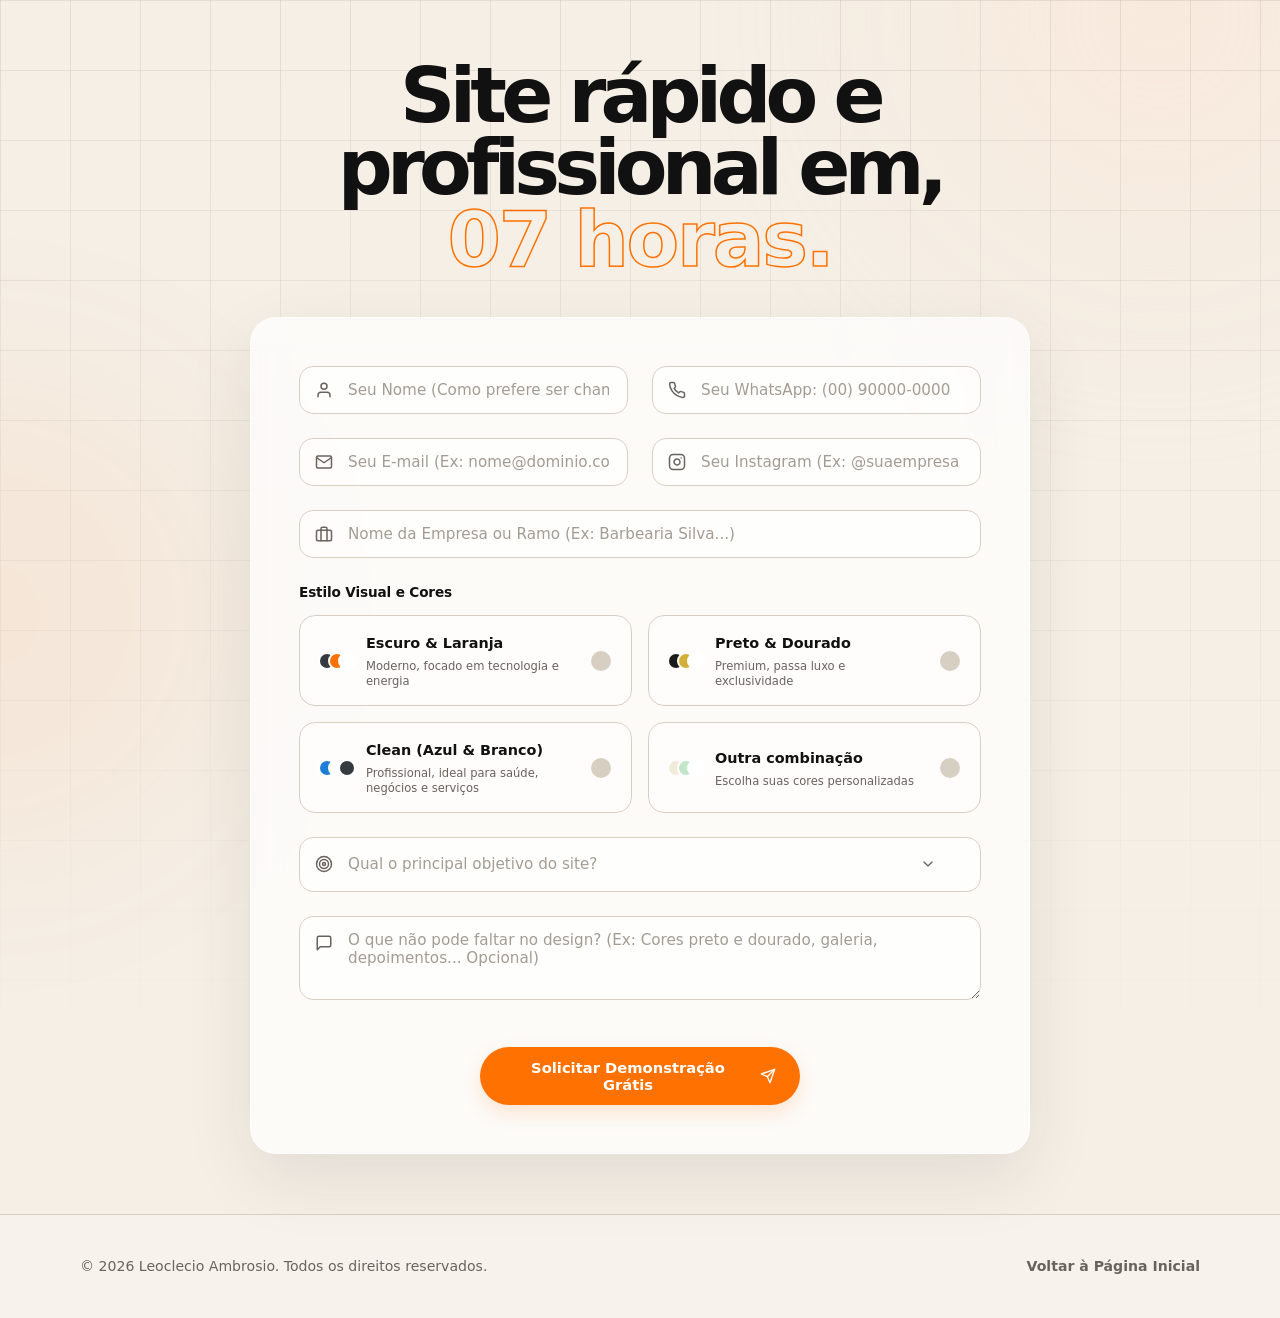
==== express.html @ eac9f5a5 "feat: adiciona pagina express, formulario customizado, botao chamar whatsapp e integracao brevo" ====
<!DOCTYPE html>
<html lang="pt-BR">
  <head>
    <meta charset="UTF-8" />
    <meta name="viewport" content="width=device-width, initial-scale=1.0" />
    <meta
      name="description"
      content="Solicite uma demonstração/esboço personalizado para o seu site e receba em até 7 horas, grátis e sem compromisso."
    />
    <meta name="theme-color" content="#f5efe6" />
    <title>Site Rápido e Profissional que Vende | Leoclecio Ambrosio</title>
    <link rel="icon" type="image/svg+xml" href="favicon.svg" />

    <meta property="og:type" content="website" />
    <meta property="og:url" content="https://leoclecio.vercel.app/express.html" />
    <meta property="og:title" content="Site Rápido e Profissional que Vende | Leoclecio Ambrosio" />
    <meta
      property="og:description"
      content="Solicite uma demonstração/esboço personalizado para o seu site e receba em até 7 horas, grátis e sem compromisso."
    />
    <meta property="og:image" content="https://leoclecio.vercel.app/og-image.png" />
    <meta property="og:image:width" content="1200" />
    <meta property="og:image:height" content="630" />
    <meta property="og:locale" content="pt_BR" />
    
    <link rel="stylesheet" href="style.css?v=5.0" />
    <script src="express.js?v=5.0" defer></script>
  </head>

  <body>
    <div class="scroll-progress" aria-hidden="true"></div>
    <div class="ambient ambient--one" aria-hidden="true"></div>
    <div class="ambient ambient--two" aria-hidden="true"></div>



    <main>
      <section class="express-hero">
        <div class="express-heading container">
          <h1>Site rápido e<br />profissional em,<br /><span style="white-space: nowrap;">07 horas.</span></h1>
        </div>

        <div class="express-container container">
          <!-- Formulário -->
          <form id="express-form" class="express-form" novalidate>
            <div class="form-group">
              <label for="express-name" class="sr-only">Seu Nome</label>
              <div class="input-wrapper">
                <svg class="input-icon" viewBox="0 0 24 24" fill="none" stroke="currentColor" stroke-width="2" stroke-linecap="round" stroke-linejoin="round" aria-hidden="true">
                  <path d="M20 21v-2a4 4 0 0 0-4-4H8a4 4 0 0 0-4 4v2"></path>
                  <circle cx="12" cy="7" r="4"></circle>
                </svg>
                <input type="text" id="express-name" name="name" required placeholder="Seu Nome (Como prefere ser chamado?)" autocomplete="name" />
              </div>
              <span class="form-error" id="error-name" aria-live="polite">Por favor, insira o seu nome.</span>
            </div>

            <div class="form-group">
              <label for="express-whatsapp" class="sr-only">Seu WhatsApp</label>
              <div class="input-wrapper">
                <svg class="input-icon" viewBox="0 0 24 24" fill="none" stroke="currentColor" stroke-width="2" stroke-linecap="round" stroke-linejoin="round" aria-hidden="true">
                  <path d="M22 16.92v3a2 2 0 0 1-2.18 2 19.79 19.79 0 0 1-8.63-3.07 19.5 19.5 0 0 1-6-6 19.79 19.79 0 0 1-3.07-8.67A2 2 0 0 1 4.11 2h3a2 2 0 0 1 2 1.72 12.84 12.84 0 0 0 .7 2.81 2 2 0 0 1-.45 2.11L8.09 9.91a16 16 0 0 0 6 6l1.27-1.27a2 2 0 0 1 2.11-.45 12.84 12.84 0 0 0 2.81.7A2 2 0 0 1 22 16.92z"></path>
                </svg>
                <input type="tel" id="express-whatsapp" name="whatsapp" required placeholder="Seu WhatsApp: (00) 90000-0000" autocomplete="tel" />
              </div>
              <span class="form-error" id="error-whatsapp" aria-live="polite">Por favor, insira um WhatsApp válido com DDD.</span>
            </div>

            <div class="form-group">
              <label for="express-email" class="sr-only">Seu E-mail</label>
              <div class="input-wrapper">
                <svg class="input-icon" viewBox="0 0 24 24" fill="none" stroke="currentColor" stroke-width="2" stroke-linecap="round" stroke-linejoin="round" aria-hidden="true">
                  <path d="M4 4h16c1.1 0 2 .9 2 2v12c0 1.1-.9 2-2 2H4c-1.1 0-2-.9-2-2V6c0-1.1.9-2 2-2z"></path>
                  <polyline points="22,6 12,13 2,6"></polyline>
                </svg>
                <input type="email" id="express-email" name="email" required placeholder="Seu E-mail (Ex: nome@dominio.com)" autocomplete="email" />
              </div>
              <span class="form-error" id="error-email" aria-live="polite">Por favor, insira um e-mail válido.</span>
            </div>

            <div class="form-group">
              <label for="express-instagram" class="sr-only">Seu Instagram (Opcional)</label>
              <div class="input-wrapper">
                <svg class="input-icon" viewBox="0 0 24 24" fill="none" stroke="currentColor" stroke-width="2" stroke-linecap="round" stroke-linejoin="round" aria-hidden="true">
                  <rect x="2" y="2" width="20" height="20" rx="5" ry="5"></rect>
                  <path d="M16 11.37A4 4 0 1 1 12.63 8 4 4 0 0 1 16 11.37z"></path>
                  <line x1="17.5" y1="6.5" x2="17.51" y2="6.5"></line>
                </svg>
                <input type="text" id="express-instagram" name="instagram" placeholder="Seu Instagram (Ex: @suaempresa - Opcional)" />
              </div>
            </div>

            <div class="form-group form-group--full">
              <label for="express-business" class="sr-only">Nome da sua Empresa ou Segmento</label>
              <div class="input-wrapper">
                <svg class="input-icon" viewBox="0 0 24 24" fill="none" stroke="currentColor" stroke-width="2" stroke-linecap="round" stroke-linejoin="round" aria-hidden="true">
                  <rect x="2" y="7" width="20" height="14" rx="2" ry="2"></rect>
                  <path d="M16 21V5a2 2 0 0 0-2-2h-4a2 2 0 0 0-2 2v16"></path>
                </svg>
                <input type="text" id="express-business" name="business" required placeholder="Nome da Empresa ou Ramo (Ex: Barbearia Silva...)" />
              </div>
              <span class="form-error" id="error-business" aria-live="polite">Por favor, insira a empresa ou ramo de atuação.</span>
            </div>

            <div class="form-group form-group--full">
              <span class="form-group__title">Estilo Visual e Cores</span>
              <div class="color-cards-grid">
                <div class="color-card" data-value="Escuro e Laranja">
                  <div class="color-card__swatch">
                    <span class="color-dot color-dot--darkgray"></span>
                    <span class="color-dot color-dot--orange"></span>
                    <span class="color-dot color-dot--white"></span>
                  </div>
                  <div class="color-card__info">
                    <span class="color-card__title">Escuro & Laranja</span>
                    <span class="color-card__desc">Moderno, focado em tecnologia e energia</span>
                  </div>
                  <div class="color-card__check">✓</div>
                </div>

                <div class="color-card" data-value="Preto e Dourado">
                  <div class="color-card__swatch">
                    <span class="color-dot color-dot--black"></span>
                    <span class="color-dot color-dot--gold"></span>
                    <span class="color-dot color-dot--white"></span>
                  </div>
                  <div class="color-card__info">
                    <span class="color-card__title">Preto & Dourado</span>
                    <span class="color-card__desc">Premium, passa luxo e exclusividade</span>
                  </div>
                  <div class="color-card__check">✓</div>
                </div>

                <div class="color-card" data-value="Clean (Azul e Branco)">
                  <div class="color-card__swatch">
                    <span class="color-dot color-dot--blue"></span>
                    <span class="color-dot color-dot--white"></span>
                    <span class="color-dot color-dot--darkgray"></span>
                  </div>
                  <div class="color-card__info">
                    <span class="color-card__title">Clean (Azul & Branco)</span>
                    <span class="color-card__desc">Profissional, ideal para saúde, negócios e serviços</span>
                  </div>
                  <div class="color-card__check">✓</div>
                </div>

                <div class="color-card color-card--custom" data-value="custom">
                  <div class="color-card__swatch">
                    <span class="color-dot color-dot--beige"></span>
                    <span class="color-dot color-dot--pastelgreen"></span>
                    <span class="color-dot color-dot--white"></span>
                  </div>
                  <div class="color-card__info">
                    <span class="color-card__title">Outra combinação</span>
                    <span class="color-card__desc">Escolha suas cores personalizadas</span>
                  </div>
                  <div class="color-card__check">✓</div>
                </div>
              </div>

              <!-- Input de cor customizado oculto por padrão -->
              <div id="express-colors-custom-wrapper" class="custom-color-input-wrapper" style="display: none; margin-top: 16px;">
                <div class="input-wrapper">
                  <svg class="input-icon" viewBox="0 0 24 24" fill="none" stroke="currentColor" stroke-width="2" stroke-linecap="round" stroke-linejoin="round" aria-hidden="true">
                    <path d="M12 2.69l5.66 5.66a8 8 0 1 1-11.31 0z"></path>
                  </svg>
                  <input type="text" id="express-colors-custom" placeholder="Digite as cores de preferência (Ex: Verde e Cinza, Vermelho e Preto...)" />
                </div>
              </div>

              <input type="hidden" id="express-colors" name="colors" required />
              <span class="form-error" id="error-colors" aria-live="polite">Por favor, selecione uma opção de cor.</span>
            </div>

            <div class="form-group form-group--full">
              <label for="express-goal" class="sr-only">Qual o principal objetivo do site?</label>
              <div class="input-wrapper">
                <div class="custom-select" id="goal-custom-select">
                  <div class="custom-select__trigger">
                    <svg class="input-icon" viewBox="0 0 24 24" fill="none" stroke="currentColor" stroke-width="2" stroke-linecap="round" stroke-linejoin="round" aria-hidden="true">
                      <circle cx="12" cy="12" r="10"></circle>
                      <circle cx="12" cy="12" r="6"></circle>
                      <circle cx="12" cy="12" r="2"></circle>
                    </svg>
                    <span class="custom-select__value">Qual o principal objetivo do site?</span>
                    <svg class="custom-select__arrow" viewBox="0 0 24 24" fill="none" stroke="currentColor" stroke-width="2" stroke-linecap="round" stroke-linejoin="round" aria-hidden="true">
                      <polyline points="6 9 12 15 18 9"></polyline>
                    </svg>
                  </div>
                  <div class="custom-select__options">
                    <div class="custom-select__option" data-value="Vender produtos/serviços (Landing Page)">Vender produtos/serviços (Landing Page)</div>
                    <div class="custom-select__option" data-value="Apresentar minha empresa (Site Institucional)">Apresentar minha empresa (Site Institucional)</div>
                    <div class="custom-select__option" data-value="Captar contatos/leads">Captar contatos/leads</div>
                    <div class="custom-select__option" data-value="Agendamento online">Agendamento online</div>
                    <div class="custom-select__option" data-value="Outro objetivo (descrever abaixo)">Outro objetivo (descrever abaixo)</div>
                  </div>
                </div>
                <input type="hidden" id="express-goal" name="goal" required />
              </div>
              <span class="form-error" id="error-goal" aria-live="polite">Por favor, selecione o objetivo principal.</span>
            </div>

            <div class="form-group form-group--full">
              <label for="express-notes" class="sr-only">O que não pode faltar no design? (Opcional)</label>
              <div class="input-wrapper input-wrapper--align-top">
                <svg class="input-icon" viewBox="0 0 24 24" fill="none" stroke="currentColor" stroke-width="2" stroke-linecap="round" stroke-linejoin="round" aria-hidden="true">
                  <path d="M21 15a2 2 0 0 1-2 2H7l-4 4V5a2 2 0 0 1 2-2h14a2 2 0 0 1 2 2z"></path>
                </svg>
                <textarea id="express-notes" name="notes" placeholder="O que não pode faltar no design? (Ex: Cores preto e dourado, galeria, depoimentos... Opcional)" rows="3"></textarea>
              </div>
            </div>

            <div class="express-submit">
              <button type="submit" class="btn-primary">
                Solicitar Demonstração Grátis
                <svg class="btn-icon" viewBox="0 0 24 24" fill="none" stroke="currentColor" stroke-width="2" stroke-linecap="round" stroke-linejoin="round" aria-hidden="true">
                  <line x1="22" y1="2" x2="11" y2="13"></line>
                  <polygon points="22 2 15 22 11 13 2 9 22 2"></polygon>
                </svg>
              </button>
            </div>
          </form>

          <!-- Sucesso com Cronômetro de 7 horas -->
          <div id="express-success" class="express-success" style="display: none;">
            <div class="success-icon" aria-hidden="true">✓</div>
            <h3>Solicitação Confirmada!</h3>
            <p>
              Leoclecio já foi notificado. A contagem regressiva para a entrega do seu rascunho de design começou:
            </p>

            <div class="countdown-wrapper">
              <span class="countdown-label">Entrega prevista em até:</span>
              <div id="countdown-timer" class="countdown-timer">07:00:00</div>
              <div class="countdown-progress-bar">
                <div id="countdown-progress" class="countdown-progress-fill"></div>
              </div>
            </div>

            <p>
              <strong>Próximo passo importante:</strong> Envie as informações coletadas para o WhatsApp do desenvolvedor para confirmar seu agendamento e tirar dúvidas sobre a entrega:
            </p>

            <a id="express-whatsapp-btn" href="#" target="_blank" rel="noopener noreferrer" class="btn-whatsapp">
              <svg viewBox="0 0 24 24" aria-hidden="true" fill="currentColor" width="18" height="18"><path d="M17.472 14.382c-.297-.149-1.758-.867-2.03-.967-.273-.099-.471-.148-.67.15-.197.297-.767.966-.94 1.164-.173.199-.347.223-.644.075-.297-.15-1.255-.463-2.39-1.475-.883-.788-1.48-1.761-1.653-2.059-.173-.297-.018-.458.13-.606.134-.133.298-.347.447-.52.149-.174.198-.298.298-.497.099-.198.05-.371-.025-.52-.075-.149-.669-1.612-.916-2.207-.242-.579-.487-.5-.669-.51-.173-.008-.371-.01-.57-.01-.198 0-.52.074-.792.372-.272.297-1.04 1.016-1.04 2.479 0 1.462 1.065 2.875 1.213 3.074.149.198 2.096 3.2 5.077 4.487.709.306 1.262.489 1.694.625.712.227 1.36.195 1.871.118.571-.085 1.758-.719 2.006-1.413.248-.694.248-1.289.173-1.413-.074-.124-.272-.198-.57-.347m-5.421 7.403h-.004a9.87 9.87 0 0 1-5.031-1.378l-.361-.214-3.741.982.998-3.648-.235-.374a9.86 9.86 0 0 1-1.51-5.26c.001-5.45 4.436-9.884 9.888-9.884 2.64 0 5.122 1.03 6.988 2.898a9.825 9.825 0 0 1 2.893 6.994c-.003 5.45-4.437 9.884-9.885 9.884m8.413-18.297A11.815 11.815 0 0 0 12.05 0C5.495 0 .16 5.335.157 11.892c0 2.096.547 4.142 1.588 5.945L.057 24l6.305-1.654a11.882 11.882 0 0 0 5.683 1.448h.005c6.554 0 11.89-5.335 11.893-11.893a11.821 11.821 0 0 0-3.48-8.413z"/></svg>
              Chamar no WhatsApp
            </a>
          </div>
        </div>
      </section>
    </main>

    <footer class="footer">
      <div class="container footer__container">
        <p class="footer__copyright">&copy; 2026 Leoclecio Ambrosio. Todos os direitos reservados.</p>
        <a class="footer__top" href="index.html#inicio">Voltar à Página Inicial</a>
      </div>
    </footer>
  </body>
</html>
---- style.css ----
:root {
  --background: #f5efe6;
  --surface: rgba(255, 255, 255, 0.72);
  --surface-solid: #fffaf4;
  --text: #111111;
  --muted: #68635d;
  --line: #d8cfc3;
  --accent: #ff7100;
  --accent-soft: #ffe1cc;
  --shadow: 0 24px 70px rgba(45, 31, 17, 0.09);
  --radius: 26px;
}

* {
  box-sizing: border-box;
  margin: 0;
  padding: 0;
}

html {
  /* scroll-behavior handled by JS with RAF for smooth GPU-composited scrolling */
}

body {
  min-width: 320px;
  overflow-x: hidden;
  color: var(--text);
  background: var(--background);
  font-family: Inter, ui-sans-serif, system-ui, -apple-system, BlinkMacSystemFont,
    "Segoe UI", sans-serif;
  line-height: 1.6;
}

a {
  color: inherit;
  text-decoration: none;
}

.container {
  width: min(1120px, calc(100% - 48px));
  margin-inline: auto;
}

.scroll-progress {
  position: fixed;
  top: 0;
  left: 0;
  width: 100%;
  height: 4px;
  background: linear-gradient(90deg, var(--accent), #ff9a4b);
  z-index: 9999;
  transform: scaleX(0);
  transform-origin: left;
  will-change: transform;
  transition: transform 100ms cubic-bezier(0.1, 0.9, 0.2, 1);
}

.ambient {
  position: fixed;
  z-index: -1;
  width: 480px;
  height: 480px;
  border-radius: 50%;
  pointer-events: none;
  filter: blur(110px);
  opacity: 0.32;
}

.ambient--one {
  top: -220px;
  right: -120px;
  background: var(--accent-soft);
}

.ambient--two {
  bottom: 5%;
  left: -250px;
  background: rgba(255, 113, 0, 0.2);
}

.hero {
  position: relative;
  min-height: 90svh;
  overflow: hidden;
}

.hero::before {
  position: absolute;
  inset: 0;
  content: "";
  pointer-events: none;
  background-image: linear-gradient(rgba(17, 17, 17, 0.08) 1px, transparent 1px),
    linear-gradient(90deg, rgba(17, 17, 17, 0.08) 1px, transparent 1px);
  background-size: 70px 70px;
  mask-image: linear-gradient(to bottom, #000, transparent 90%);
}

.nav {
  position: fixed;
  top: 24px;
  left: 50%;
  transform: translateX(-50%);
  width: min(620px, calc(100% - 32px));
  z-index: 1000;
  display: flex;
  align-items: center;
  justify-content: space-between;
  padding: 10px 16px;
  border-radius: 999px;
  background: rgba(255, 255, 255, 0.45);
  border: 1px solid rgba(255, 255, 255, 0.4);
  backdrop-filter: blur(14px);
  box-shadow: 0 10px 30px rgba(0, 0, 0, 0.03);
  /* avoid 'transition: all' — triggers full repaint on every scroll tick */
  transition: top 400ms cubic-bezier(0.16, 1, 0.3, 1),
              padding 400ms cubic-bezier(0.16, 1, 0.3, 1),
              background 400ms cubic-bezier(0.16, 1, 0.3, 1),
              box-shadow 400ms cubic-bezier(0.16, 1, 0.3, 1),
              border-color 400ms cubic-bezier(0.16, 1, 0.3, 1);
}

.nav--scrolled {
  top: 14px;
  padding: 8px 14px;
  background: rgba(255, 255, 255, 0.76);
  border-color: rgba(255, 255, 255, 0.55);
  box-shadow: 0 12px 36px rgba(45, 31, 17, 0.08);
}

.nav__menu {
  display: flex;
  align-items: center;
  gap: 20px;
}

.brand {
  display: inline-flex;
  align-items: center;
  gap: 9px;
  font-size: 1rem;
  font-weight: 800;
  letter-spacing: -0.02em;
}

.brand__mark {
  display: grid;
  width: 40px;
  height: 40px;
  place-items: center;
  border-radius: 13px;
  color: #fff;
  background: var(--accent);
  box-shadow: 0 10px 25px rgba(255, 113, 0, 0.24);
}

.brand__name {
  font-size: 1.08rem;
}

.footer__top {
  font-size: 0.9rem;
  font-weight: 700;
  transition: color 180ms ease;
}

.footer__top:hover {
  color: var(--accent);
}

.nav__link {
  font-size: 0.88rem;
  font-weight: 700;
  color: var(--muted);
  transition: color 180ms ease;
}

.nav__link:hover {
  color: var(--text);
}

.nav__btn {
  display: inline-flex;
  align-items: center;
  justify-content: center;
  padding: 8px 18px;
  border-radius: 999px;
  background: var(--accent);
  color: #fff;
  font-size: 0.82rem;
  font-weight: 700;
  box-shadow: 0 8px 20px rgba(255, 113, 0, 0.16);
  transition: background 180ms ease, transform 180ms ease, box-shadow 180ms ease;
}

.nav__btn:hover {
  background: #e66600;
  box-shadow: 0 10px 25px rgba(255, 113, 0, 0.28);
  transform: translateY(-1px);
}

.nav__btn:active {
  transform: translateY(1px);
}

.hero__content {
  position: relative;
  z-index: 1;
  display: grid;
  grid-template-rows: auto auto auto 1fr;
  min-height: 90svh;
  padding-block: 180px 0;
}

.eyebrow {
  display: inline-flex;
  align-items: center;
  gap: 10px;
  margin-bottom: 22px;
  color: var(--accent);
  font-size: 0.78rem;
  font-weight: 800;
  letter-spacing: 0.14em;
  text-transform: uppercase;
}

.eyebrow::before {
  width: 34px;
  height: 2px;
  content: "";
  background: currentColor;
}

.hero h1 {
  max-width: 950px;
  font-size: clamp(3.2rem, 8vw, 7.5rem);
  font-weight: 850;
  letter-spacing: -0.075em;
  line-height: 0.94;
}

.hero h1 span {
  color: transparent;
  -webkit-text-stroke: 1.5px var(--accent);
  letter-spacing: -0.03em;
}

.hero__content > p {
  max-width: 630px;
  margin-top: 34px;
  color: var(--muted);
  font-size: clamp(1rem, 2vw, 1.22rem);
}

.hero__actions {
  display: flex;
  gap: 16px;
  margin-top: 36px;
  flex-wrap: wrap;
}

.btn-primary {
  display: inline-flex;
  align-items: center;
  gap: 8px;
  padding: 12px 24px;
  border-radius: 999px;
  background: var(--accent);
  color: #fff;
  font-size: 0.92rem;
  font-weight: 700;
  box-shadow: 0 8px 20px rgba(255, 113, 0, 0.16);
  transition: background 180ms ease, transform 180ms ease, box-shadow 180ms ease;
}

.btn-primary:hover {
  background: #e66600;
  box-shadow: 0 10px 25px rgba(255, 113, 0, 0.28);
  transform: translateY(-2px);
}

.btn-primary:active {
  transform: translateY(0);
}

.btn-secondary {
  display: inline-flex;
  align-items: center;
  gap: 8px;
  padding: 12px 24px;
  border-radius: 999px;
  background: rgba(255, 255, 255, 0.5);
  border: 1px solid var(--line);
  color: var(--text);
  font-size: 0.92rem;
  font-weight: 700;
  backdrop-filter: blur(8px);
  transition: background 180ms ease, border-color 180ms ease, transform 180ms ease;
}

.btn-secondary:hover {
  background: rgba(255, 255, 255, 0.8);
  border-color: rgba(17, 17, 17, 0.2);
  transform: translateY(-2px);
}

.btn-secondary:active {
  transform: translateY(0);
}

.btn-icon {
  width: 16px;
  height: 16px;
  flex-shrink: 0;
}

.hero__scroll-wrapper {
  display: flex;
  width: 100%;
  align-items: center;
  justify-content: flex-start;
  margin-top: 32px;
}

.hero__scroll-arrow {
  display: inline-flex;
  margin: 0;
  margin-left: 122px;
}

@media (max-width: 560px) {
  .hero__scroll-wrapper {
    justify-content: center;
  }
  .hero__scroll-arrow {
    margin-left: 0;
  }
}
.hero__scroll-arrow-icon {
  display: grid;
  width: 48px;
  height: 48px;
  place-items: center;
  border-radius: 50%;
  color: #fff;
  font-size: 1.1rem;
  background: var(--accent);
  animation: bounce-down 1.8s ease-in-out 1.5s infinite;
}

@keyframes bounce-down {
  0%,
  100% {
    transform: translateY(0);
  }
  50% {
    transform: translateY(8px);
  }
}

.hero__scroll {
  position: absolute;
  right: 32px;
  bottom: 36px;
  display: flex;
  align-items: center;
  gap: 12px;
  color: var(--muted);
  font-size: 0.72rem;
  font-weight: 700;
  letter-spacing: 0.1em;
  text-transform: uppercase;
  transform: rotate(90deg) translateX(-100%);
  transform-origin: left bottom;
}

.hero__scroll span {
  position: relative;
  width: 50px;
  height: 1px;
  overflow: hidden;
  background: var(--line);
}

.hero__scroll span::after {
  position: absolute;
  inset: 0;
  content: "";
  background: var(--accent);
  animation: scroll-line 1.8s ease-in-out infinite;
  transform: translateX(-100%);
}

@keyframes scroll-line {
  50%,
  100% {
    transform: translateX(100%);
  }
}

/* --- Hero Animations --- */
.hero .eyebrow {
  opacity: 0;
  animation: fade-up 900ms cubic-bezier(0.16, 1, 0.3, 1) 150ms forwards;
}

.hero h1 {
  opacity: 0;
  animation: fade-up 900ms cubic-bezier(0.16, 1, 0.3, 1) 300ms forwards;
}

.hero p {
  opacity: 0;
  animation: fade-up 900ms cubic-bezier(0.16, 1, 0.3, 1) 450ms forwards;
}

.hero .hero__scroll-arrow {
  opacity: 0;
  animation: fade-up 900ms cubic-bezier(0.16, 1, 0.3, 1) 600ms forwards;
}

@keyframes fade-up {
  from {
    opacity: 0;
    transform: translateY(20px);
  }
  to {
    opacity: 1;
    transform: translateY(0);
  }
}

/* offset for fixed nav when scrolling to anchors */
.services,
.portfolio,
.about {
  scroll-margin-top: 90px;
}

.services {
  padding-block: 100px 60px;
}

.section-heading {
  max-width: 820px;
  margin-bottom: 100px;
  text-align: center;
}

.section-heading .eyebrow {
  justify-content: center;
}

.section-heading h2 {
  font-size: clamp(2.3rem, 5vw, 4.4rem);
  letter-spacing: -0.055em;
  line-height: 1.02;
}

.timeline {
  position: relative;
  display: grid;
  gap: 80px;
  padding-block: 30px;
}

.timeline__track {
  position: absolute;
  top: 0;
  bottom: 0;
  left: 50%;
  width: 2px;
  overflow: hidden;
  background: var(--line);
  transform: translateX(-50%);
}

.timeline__progress {
  width: 100%;
  height: 100%;
  background: linear-gradient(to bottom, var(--accent), #ff9a4b);
  transform: scaleY(0);
  transform-origin: top;
  will-change: transform;
}

.service {
  position: relative;
  display: grid;
  width: 50%;
}

.service--left {
  justify-items: end;
  padding-right: 70px;
}

.service--right {
  justify-self: end;
  justify-items: start;
  padding-left: 70px;
}

.service__card {
  position: relative;
  width: min(100%, 470px);
  overflow: hidden;
  padding: 42px;
  border: 1px solid rgba(17, 17, 17, 0.08);
  border-radius: var(--radius);
  background: var(--surface);
  box-shadow: var(--shadow);
  backdrop-filter: blur(12px);
  transition: border-color 260ms ease, box-shadow 260ms ease, transform 550ms cubic-bezier(0.16, 1, 0.3, 1);
}

.service__card::after {
  position: absolute;
  right: -60px;
  bottom: -80px;
  width: 180px;
  height: 180px;
  border-radius: 50%;
  content: "";
  background: var(--accent-soft);
  opacity: 0.6;
  transition: transform 350ms ease;
}

.service__card:hover {
  border-color: rgba(255, 113, 0, 0.32);
  box-shadow: 0 30px 80px rgba(45, 31, 17, 0.13);
}

.service__card:hover::after {
  transform: scale(1.18);
}

.service__number {
  position: absolute;
  top: 30px;
  right: 34px;
  color: rgba(17, 17, 17, 0.08);
  font-size: 4.6rem;
  font-weight: 900;
  letter-spacing: -0.08em;
  line-height: 1;
}

.service__icon {
  position: relative;
  z-index: 1;
  display: grid;
  width: 58px;
  height: 58px;
  margin-bottom: 32px;
  place-items: center;
  border-radius: 18px;
  color: var(--accent);
  background: var(--accent-soft);
}

.service__icon svg {
  width: 27px;
  height: 27px;
  fill: none;
  stroke: currentColor;
  stroke-linecap: round;
  stroke-linejoin: round;
  stroke-width: 1.7;
}

.service h3 {
  position: relative;
  z-index: 1;
  max-width: 340px;
  margin-bottom: 16px;
  font-size: clamp(1.45rem, 3vw, 2rem);
  letter-spacing: -0.04em;
  line-height: 1.12;
}

.service p {
  position: relative;
  z-index: 1;
  color: var(--muted);
  font-size: 0.98rem;
}

.service__tag {
  position: relative;
  z-index: 1;
  display: inline-flex;
  margin-top: 26px;
  padding: 8px 13px;
  border-radius: 999px;
  color: #b34f00;
  background: var(--accent-soft);
  font-size: 0.73rem;
  font-weight: 800;
  letter-spacing: 0.05em;
  text-transform: uppercase;
}

.timeline__dot {
  position: absolute;
  top: 50%;
  display: grid;
  width: 20px;
  height: 20px;
  border: 5px solid var(--background);
  border-radius: 50%;
  background: var(--line);
  box-shadow: 0 0 0 1px var(--line);
  transform: translateY(-50%);
  transition: background 260ms ease, box-shadow 260ms ease, transform 260ms ease;
}

.service--left .timeline__dot {
  right: -10px;
}

.service--right .timeline__dot {
  left: -10px;
}

.service.is-visible .timeline__dot {
  background: var(--accent);
  box-shadow: 0 0 0 1px var(--accent), 0 0 0 8px rgba(255, 113, 0, 0.1);
  transform: translateY(-50%) scale(1.1);
}

.reveal {
  opacity: 0;
  transform: translateY(30px);
  transition: opacity 500ms ease, transform 500ms cubic-bezier(0.2, 0.7, 0.2, 1);
  will-change: opacity, transform;
}

.reveal.is-visible {
  opacity: 1;
  transform: translateY(0);
  will-change: auto;
}

.footer {
  border-top: 1px solid var(--line);
  background: rgba(255, 255, 255, 0.24);
  padding-block: 40px;
}

.footer__container {
  display: flex;
  justify-content: space-between;
  align-items: center;
  flex-wrap: wrap;
  gap: 20px;
}

.footer__copyright {
  color: var(--muted);
  font-size: 0.88rem;
}

.footer__top {
  font-size: 0.88rem;
  font-weight: 700;
  color: var(--muted);
  transition: color 180ms ease;
}

.footer__top:hover {
  color: var(--accent);
}

/* --- Portfolio Section --- */
.portfolio {
  padding-block: 100px 80px;
  border-top: 1px solid var(--line);
}

.portfolio__grid {
  display: flex;
  flex-direction: column;
  gap: 60px;
}

.portfolio__project {
  display: grid;
  gap: 40px;
}

.portfolio__slider {
  position: relative;
  width: 100%;
  aspect-ratio: 16 / 10;
  border-radius: var(--radius);
  overflow: hidden;
  background: transparent;
}

.portfolio__slide {
  position: absolute;
  inset: 0;
  width: 100%;
  height: 100%;
  object-fit: contain;
  object-position: center;
  opacity: 0;
  transition: opacity 800ms ease;
  filter: drop-shadow(0 20px 48px rgba(45, 31, 17, 0.14));
}

.portfolio__slide.is-active {
  opacity: 1;
}

/* --- Portfolio Tabs --- */
.portfolio__tabs-nav {
  display: flex;
  justify-content: center;
  gap: 32px;
  margin-bottom: 48px;
  border-bottom: 1px solid var(--line);
  padding-bottom: 12px;
}

.portfolio__tab {
  position: relative;
  border: none;
  background: transparent;
  color: var(--muted);
  font-size: 0.95rem;
  font-weight: 700;
  font-family: inherit;
  cursor: pointer;
  padding: 8px 4px;
  transition: color 250ms ease;
}

.portfolio__tab::after {
  content: "";
  position: absolute;
  bottom: -13px;
  left: 0;
  width: 100%;
  height: 2px;
  background: var(--accent);
  transform: scaleX(0);
  transform-origin: center;
  transition: transform 300ms cubic-bezier(0.16, 1, 0.3, 1);
}

.portfolio__tab:hover {
  color: var(--text);
}

.portfolio__tab.is-active {
  color: var(--accent);
}

.portfolio__tab.is-active::after {
  transform: scaleX(1);
}

.portfolio__panel {
  display: none;
}

.portfolio__panel.is-active {
  display: block;
}

.portfolio__thumb-img {
  width: 100%;
  height: auto;
  display: block;
  border-radius: var(--radius);
  box-shadow: var(--shadow);
  border: 1px solid rgba(17, 17, 17, 0.06);
  transition: transform 500ms ease;
}

.portfolio__thumb-img:hover {
  transform: scale(1.015);
}

.portfolio__empty {
  text-align: center;
  color: var(--muted);
  font-size: 1rem;
  padding: 60px 0;
}

.portfolio__grid--todos {
  display: grid;
  grid-template-columns: repeat(3, 1fr);
  gap: 32px;
  align-items: start;
}

.portfolio__grid--todos .portfolio__project {
  gap: 16px;
}

.portfolio__grid--todos .portfolio__name {
  font-size: clamp(1.3rem, 2.5vw, 1.75rem);
}

@media (max-width: 760px) {
  .portfolio__grid--todos {
    grid-template-columns: 1fr;
  }
}

.portfolio__info {
  display: flex;
  flex-direction: column;
  gap: 10px;
}

.portfolio__tag {
  display: inline-flex;
  align-items: center;
  gap: 8px;
  color: var(--accent);
  font-size: 0.78rem;
  font-weight: 800;
  letter-spacing: 0.14em;
  text-transform: uppercase;
}

.portfolio__tag::before {
  width: 28px;
  height: 2px;
  content: "";
  background: currentColor;
}

.portfolio__name {
  font-size: clamp(1.8rem, 4vw, 3rem);
  letter-spacing: -0.05em;
  line-height: 1;
}

.portfolio__desc {
  color: var(--muted);
  font-size: 1rem;
  line-height: 1.65;
  max-width: 640px;
}

/* --- About Section --- */
.about {
  padding-block: 60px 100px;
  border-top: 1px solid var(--line);
  background: rgba(255, 255, 255, 0.16);
}

.about__header {
  margin-bottom: 40px;
}

.about__header .eyebrow {
  margin-bottom: 0;
}

.about__hero {
  display: grid;
  grid-template-columns: auto 1fr;
  gap: 60px;
  align-items: flex-start;
  padding-bottom: 48px;
  border-bottom: 1px solid var(--line);
  margin-bottom: 48px;
}

.about__photo-col {
  display: flex;
  flex-direction: column;
}

.about__image-wrapper {
  position: relative;
  width: 100%;
  max-width: 200px;
  aspect-ratio: 4 / 5;
  border-radius: var(--radius);
  overflow: hidden;
  box-shadow: var(--shadow);
  border: 1px solid rgba(17, 17, 17, 0.08);
}

.about__image {
  width: 100%;
  height: 100%;
  object-fit: cover;
  display: block;
  transition: transform 500ms ease;
}

.about__image-wrapper:hover .about__image {
  transform: scale(1.04);
}

.about__image-wrapper::after {
  position: absolute;
  inset: 0;
  content: "";
  box-shadow: inset 0 0 40px rgba(0, 0, 0, 0.06);
  pointer-events: none;
}

.about__intro {
  display: flex;
  flex-direction: column;
  gap: 18px;
}

.about__name {
  font-size: clamp(3rem, 8vw, 7rem);
  letter-spacing: -0.065em;
  line-height: 0.88;
}

.btn-whatsapp {
  display: inline-flex;
  align-items: center;
  gap: 9px;
  padding: 13px 22px;
  border-radius: 12px;
  background: var(--accent);
  color: #fff;
  font-size: 0.9rem;
  font-weight: 700;
  font-family: inherit;
  align-self: flex-start;
  box-shadow: 0 8px 20px rgba(255, 113, 0, 0.16);
  transition: background 200ms ease, transform 200ms ease, box-shadow 200ms ease;
}

.btn-whatsapp:hover {
  background: #e66600;
  box-shadow: 0 10px 25px rgba(255, 113, 0, 0.28);
  transform: translateY(-2px);
}

.portfolio__project--card {
  cursor: pointer;
}

.portfolio__project--card:hover .portfolio__thumb-img {
  transform: scale(1.015);
}

.about__body {
  display: flex;
  flex-direction: column;
}

.about__text {
  color: var(--muted);
  font-size: 1.05rem;
  line-height: 1.65;
  margin-bottom: 20px;
  max-width: 720px;
}

.about__text:last-of-type {
  margin-bottom: 38px;
}

@media (max-width: 800px) {
  .container {
    width: min(100% - 32px, 650px);
  }

  .hero h1 {
    font-size: clamp(2.4rem, 12vw, 5.8rem);
  }

  .hero__scroll {
    display: none;
  }

  .services {
    padding-block: 80px 50px;
  }

  .section-heading {
    margin-bottom: 62px;
    text-align: left;
  }

  .section-heading .eyebrow {
    justify-content: flex-start;
  }

  .timeline {
    gap: 44px;
    padding-left: 34px;
  }

  .timeline__track {
    left: 8px;
    transform: none;
  }

  .service,
  .service--left,
  .service--right {
    width: 100%;
    justify-self: auto;
    justify-items: stretch;
    padding: 0;
  }

  .service__card {
    width: 100%;
    padding: 34px 28px;
  }

  .service--left .timeline__dot,
  .service--right .timeline__dot {
    top: 46px;
    right: auto;
    left: -35px;
  }

  .footer {
    padding-block: 30px;
  }

  .footer__container {
    flex-direction: column-reverse;
    align-items: center;
    gap: 16px;
    text-align: center;
  }

  .portfolio {
    padding-block: 70px 50px;
  }


  .about {
    padding-block: 80px 80px;
  }

  .about__name {
    font-size: clamp(2.4rem, 8vw, 5.5rem);
  }
}

@media (max-width: 560px) {
  .about__header {
    margin-bottom: 24px;
  }

  .about__hero {
    gap: 18px;
    padding-bottom: 28px;
    margin-bottom: 28px;
  }

  .about__image-wrapper {
    max-width: 110px;
  }

  .about__name {
    font-size: clamp(1.55rem, 7.5vw, 2.4rem);
    margin-top: 8px;
  }
}

@media (max-width: 480px) {
  .brand__name {
    display: none;
  }

  .nav__menu {
    gap: 12px;
  }

  .nav__link {
    font-size: 0.8rem;
  }

  .nav__btn {
    padding: 6px 12px;
    font-size: 0.78rem;
  }

  .hero__content {
    padding-block: 140px 0;
  }

  .hero h1 {
    font-size: clamp(2rem, 10.5vw, 4rem);
    letter-spacing: -0.05em;
  }

  .hero__action {
    gap: 12px;
    font-size: 0.92rem;
  }

  .service__number {
    font-size: 3.7rem;
  }
}

@media (prefers-reduced-motion: reduce) {
  html {
    scroll-behavior: auto;
  }

  *:not(.service__card),
  *::before,
  *::after {
    animation-duration: 0.01ms !important;
    animation-iteration-count: 1 !important;
    transition-duration: 0.01ms !important;
  }
}

/* --- Express Page & Form Styles --- */
.express-hero {
  position: relative;
  min-height: 80svh;
  padding-block: 60px 60px;
}

.express-hero::before {
  position: absolute;
  inset: 0;
  content: "";
  pointer-events: none;
  background-image: linear-gradient(rgba(17, 17, 17, 0.08) 1px, transparent 1px),
    linear-gradient(90deg, rgba(17, 17, 17, 0.08) 1px, transparent 1px);
  background-size: 70px 70px;
  mask-image: linear-gradient(to bottom, #000, transparent 90%);
}

.express-container {
  max-width: 780px;
  margin-top: 40px;
  background: var(--surface);
  border-radius: var(--radius);
  border: 1px solid rgba(255, 255, 255, 0.4);
  backdrop-filter: blur(14px);
  box-shadow: var(--shadow);
  padding: 48px;
  transition: all 400ms cubic-bezier(0.16, 1, 0.3, 1);
}

.express-heading {
  text-align: center;
  max-width: 640px;
  margin: 0 auto 30px auto;
}

.express-heading .eyebrow::before {
  display: none;
}

.express-heading h1 {
  font-size: clamp(2.6rem, 6vw, 4.8rem);
  font-weight: 850;
  letter-spacing: -0.075em;
  line-height: 0.94;
  margin-bottom: 16px;
}

.express-heading h1 span {
  color: transparent;
  -webkit-text-stroke: 1.5px var(--accent);
  letter-spacing: -0.03em;
}

.express-heading p {
  color: var(--muted);
  font-size: 1.1rem;
}

.express-form {
  display: grid;
  grid-template-columns: 1fr 1fr;
  gap: 24px;
  opacity: 1;
  transition: opacity 300ms ease, transform 300ms ease;
}

.express-form.fade-out {
  opacity: 0;
  transform: translateY(-10px);
  pointer-events: none;
}

.form-group {
  display: flex;
  flex-direction: column;
  gap: 8px;
}

.form-group--full {
  grid-column: 1 / -1;
}

.form-group label {
  font-size: 0.85rem;
  font-weight: 700;
  color: var(--text);
  letter-spacing: -0.01em;
}

.form-group input,
.form-group select,
.form-group textarea {
  padding: 14px 18px 14px 48px;
  border-radius: 14px;
  border: 1px solid var(--line);
  background: rgba(255, 255, 255, 0.6);
  color: var(--text);
  font-family: inherit;
  font-size: 0.95rem;
  transition: border-color 180ms ease, box-shadow 180ms ease, background-color 180ms ease;
  outline: none;
  width: 100%;
}

/* Accessibility screen-reader-only utility */
.sr-only {
  position: absolute;
  width: 1px;
  height: 1px;
  padding: 0;
  margin: -1px;
  overflow: hidden;
  clip: rect(0, 0, 0, 0);
  white-space: nowrap;
  border: 0;
}

/* Input wrappers with icons */
.input-wrapper {
  position: relative;
  width: 100%;
}

.input-icon {
  position: absolute;
  left: 16px;
  top: 50%;
  transform: translateY(-50%);
  width: 18px;
  height: 18px;
  color: var(--muted);
  pointer-events: none;
  transition: color 180ms ease;
}

.input-wrapper--align-top .input-icon {
  top: 18px;
  transform: none;
}

.input-wrapper:focus-within .input-icon {
  color: var(--accent);
}


.form-group input::placeholder,
.form-group textarea::placeholder {
  color: #a39c93;
}

.form-group input:focus,
.form-group select:focus,
.form-group textarea:focus {
  border-color: var(--accent);
  background: #ffffff;
  box-shadow: 0 0 0 4px var(--accent-soft);
}

.form-error {
  display: none;
  font-size: 0.78rem;
  color: #d93838;
  margin-top: 4px;
  font-weight: 600;
}

.form-group.is-invalid input,
.form-group.is-invalid select,
.form-group.is-invalid textarea {
  border-color: #d93838;
  box-shadow: 0 0 0 4px rgba(217, 56, 56, 0.12);
}

.form-group.is-invalid .form-error {
  display: block;
}

.express-submit {
  grid-column: 1 / -1;
  display: flex;
  justify-content: center;
  margin-top: 16px;
}

.express-submit button {
  width: 100%;
  max-width: 320px;
  justify-content: center;
  border: none;
  cursor: pointer;
  font-family: inherit;
}

/* Success Card */
.express-success {
  display: flex;
  flex-direction: column;
  align-items: center;
  text-align: center;
  gap: 28px;
  animation: fade-in 600ms cubic-bezier(0.16, 1, 0.3, 1) forwards;
}

@keyframes fade-in {
  from {
    opacity: 0;
    transform: translateY(15px);
  }
  to {
    opacity: 1;
    transform: translateY(0);
  }
}

.success-icon {
  display: grid;
  place-items: center;
  width: 72px;
  height: 72px;
  border-radius: 50%;
  background: #12b886;
  color: #ffffff;
  font-size: 2.2rem;
  font-weight: bold;
  box-shadow: 0 10px 25px rgba(18, 184, 134, 0.25);
  animation: scale-up 500ms cubic-bezier(0.34, 1.56, 0.64, 1) forwards;
}

@keyframes scale-up {
  from {
    transform: scale(0.6);
  }
  to {
    transform: scale(1);
  }
}

.express-success h3 {
  font-size: 1.8rem;
  font-weight: 800;
  letter-spacing: -0.03em;
  color: var(--text);
  margin-bottom: 8px;
}

.express-success p {
  color: var(--muted);
  max-width: 500px;
  font-size: 0.98rem;
  line-height: 1.6;
}

.countdown-wrapper {
  background: rgba(255, 255, 255, 0.5);
  border: 1px solid var(--line);
  border-radius: var(--radius);
  padding: 28px;
  width: 100%;
  max-width: 480px;
  display: flex;
  flex-direction: column;
  gap: 16px;
  align-items: center;
  box-shadow: inset 0 2px 4px rgba(0, 0, 0, 0.01);
}

.countdown-label {
  font-size: 0.8rem;
  font-weight: 800;
  color: var(--muted);
  text-transform: uppercase;
  letter-spacing: 0.08em;
}

.countdown-timer {
  font-size: 3rem;
  font-weight: 850;
  letter-spacing: 0.06em;
  color: var(--accent);
  font-family: monospace, ui-monospace;
  text-shadow: 0 2px 10px var(--accent-soft);
}

.countdown-progress-bar {
  width: 100%;
  height: 8px;
  background: rgba(17, 17, 17, 0.06);
  border-radius: 99px;
  overflow: hidden;
}

.countdown-progress-fill {
  height: 100%;
  background: linear-gradient(90deg, var(--accent), #ff9a4b);
  width: 100%;
  border-radius: 99px;
  transition: width 1s linear;
}

.express-success .btn-whatsapp {
  display: inline-flex;
  align-items: center;
  justify-content: center;
  gap: 10px;
  width: 100%;
  max-width: 320px;
  margin: 0 auto;
  padding: 14px 28px;
  border-radius: 999px;
  background: var(--accent);
  color: #ffffff;
  font-size: 0.95rem;
  font-weight: 700;
  box-shadow: 0 10px 25px rgba(255, 113, 0, 0.22);
  transition: background 180ms ease, transform 180ms ease, box-shadow 180ms ease;
  cursor: pointer;
}

.express-success .btn-whatsapp:hover {
  background: #ff8522;
  box-shadow: 0 12px 30px rgba(255, 113, 0, 0.35);
  transform: translateY(-2px);
}

.express-success .btn-whatsapp:active {
  transform: translateY(0);
}

@media (max-width: 768px) {
  .express-container {
    padding: 28px 20px;
  }
  .express-form {
    grid-template-columns: 1fr;
    gap: 18px;
  }
}

/* --- Services CTA Banner --- */
.services-cta {
  margin-block: 80px;
}

.services-cta__card {
  background: var(--surface);
  border: 1px solid rgba(255, 255, 255, 0.4);
  border-radius: var(--radius);
  padding: 56px 40px;
  text-align: center;
  box-shadow: var(--shadow);
  position: relative;
  overflow: hidden;
  backdrop-filter: blur(14px);
}

.services-cta__card h2 {
  font-size: clamp(1.8rem, 4vw, 2.8rem);
  font-weight: 850;
  letter-spacing: -0.04em;
  margin-bottom: 16px;
  line-height: 1.2;
}

.services-cta__card p {
  color: var(--muted);
  max-width: 600px;
  margin: 0 auto 32px auto;
  font-size: 1.05rem;
  line-height: 1.6;
}

.services-cta__card .btn-primary {
  box-shadow: 0 10px 25px rgba(255, 113, 0, 0.25);
}

/* Custom Select Dropdown */
.custom-select {
  position: relative;
  width: 100%;
  cursor: pointer;
}

.custom-select__trigger {
  padding: 14px 44px 14px 48px;
  border-radius: 14px;
  border: 1px solid var(--line);
  background: rgba(255, 255, 255, 0.6);
  color: var(--text);
  font-size: 0.95rem;
  transition: border-color 180ms ease, box-shadow 180ms ease, background-color 180ms ease;
  display: flex;
  align-items: center;
  justify-content: space-between;
  user-select: none;
}

.custom-select:focus-within .custom-select__trigger,
.custom-select.is-open .custom-select__trigger {
  border-color: var(--accent);
  background: #ffffff;
  box-shadow: 0 0 0 4px var(--accent-soft);
}

.custom-select__value {
  white-space: nowrap;
  overflow: hidden;
  text-overflow: ellipsis;
  color: #a39c93;
}

.custom-select__value.has-value {
  color: var(--text);
}

.custom-select__arrow {
  width: 16px;
  height: 16px;
  color: var(--muted);
  transition: transform 200ms ease;
  flex-shrink: 0;
}

.custom-select.is-open .custom-select__arrow {
  transform: rotate(180deg);
}

.custom-select__options {
  position: absolute;
  top: calc(100% + 8px);
  left: 0;
  width: 100%;
  background: #ffffff;
  border: 1px solid var(--line);
  border-radius: 14px;
  box-shadow: var(--shadow);
  z-index: 10;
  display: none;
  overflow: hidden;
  animation: select-slide-down 200ms cubic-bezier(0.16, 1, 0.3, 1) forwards;
}

@keyframes select-slide-down {
  from {
    opacity: 0;
    transform: translateY(-8px);
  }
  to {
    opacity: 1;
    transform: translateY(0);
  }
}

.custom-select.is-open .custom-select__options {
  display: block;
}

.custom-select__option {
  padding: 12px 18px;
  font-size: 0.92rem;
  color: var(--text);
  text-align: left;
  transition: background-color 150ms ease, color 150ms ease;
}

.custom-select__option:hover {
  background-color: var(--accent-soft);
  color: var(--accent);
}

.custom-select__option.is-selected {
  background-color: var(--accent);
  color: #ffffff;
}

/* Color Cards Grid */
.color-cards-grid {
  display: grid;
  grid-template-columns: 1fr 1fr;
  gap: 16px;
  width: 100%;
}

.color-card {
  display: flex;
  align-items: center;
  gap: 16px;
  background: rgba(255, 255, 255, 0.5);
  border: 1px solid var(--line);
  border-radius: 16px;
  padding: 16px 20px;
  cursor: pointer;
  position: relative;
  transition: border-color 180ms ease, background-color 180ms ease, box-shadow 180ms ease, transform 100ms ease;
  user-select: none;
}

.color-card:hover {
  background: rgba(255, 255, 255, 0.85);
  border-color: rgba(17, 17, 17, 0.2);
}

.color-card:active {
  transform: scale(0.98);
}

.color-card.is-active {
  border-color: var(--accent);
  background: #ffffff;
  box-shadow: 0 0 0 4px var(--accent-soft);
}

.color-card__swatch {
  display: flex;
  align-items: center;
}

.color-card__swatch .color-dot {
  width: 14px;
  height: 14px;
  margin-right: -4px;
  border-radius: 50%;
  box-shadow: 0 0 0 2px #ffffff;
  z-index: 1;
}

.color-card__info {
  display: flex;
  flex-direction: column;
  gap: 4px;
  flex-grow: 1;
  text-align: left;
}

.color-card__title {
  font-size: 0.9rem;
  font-weight: 800;
  color: var(--text);
}

.color-card__desc {
  font-size: 0.72rem;
  color: var(--muted);
  line-height: 1.3;
}

.color-card__check {
  width: 20px;
  height: 20px;
  border-radius: 50%;
  background: var(--line);
  color: transparent;
  display: grid;
  place-items: center;
  font-size: 0.75rem;
  font-weight: bold;
  flex-shrink: 0;
  transition: background-color 150ms ease, color 150ms ease;
}

.color-card.is-active .color-card__check {
  background: var(--accent);
  color: #ffffff;
}

.custom-color-input-wrapper {
  animation: select-slide-down 200ms cubic-bezier(0.16, 1, 0.3, 1) forwards;
}

.form-group__title {
  font-size: 0.85rem;
  font-weight: 700;
  color: var(--text);
  letter-spacing: -0.01em;
  margin-bottom: 4px;
}

@media (max-width: 640px) {
  .color-cards-grid {
    grid-template-columns: 1fr;
    gap: 12px;
  }
}

/* Dots inside the preset cards and swatches */
.color-dot {
  width: 10px;
  height: 10px;
  border-radius: 50%;
  display: inline-block;
  flex-shrink: 0;
  box-shadow: inset 0 0 0 1px rgba(0, 0, 0, 0.12);
}

.color-dot--black { background-color: #1a1a1a; }
.color-dot--gold { background-color: #d4af37; }
.color-dot--blue { background-color: #1c7ed6; }
.color-dot--white { background-color: #ffffff; }
.color-dot--darkgray { background-color: #343a40; }
.color-dot--orange { background-color: #ff7100; }
.color-dot--beige { background-color: #f1ebd9; }
.color-dot--pastelgreen { background-color: #c3e6cb; }
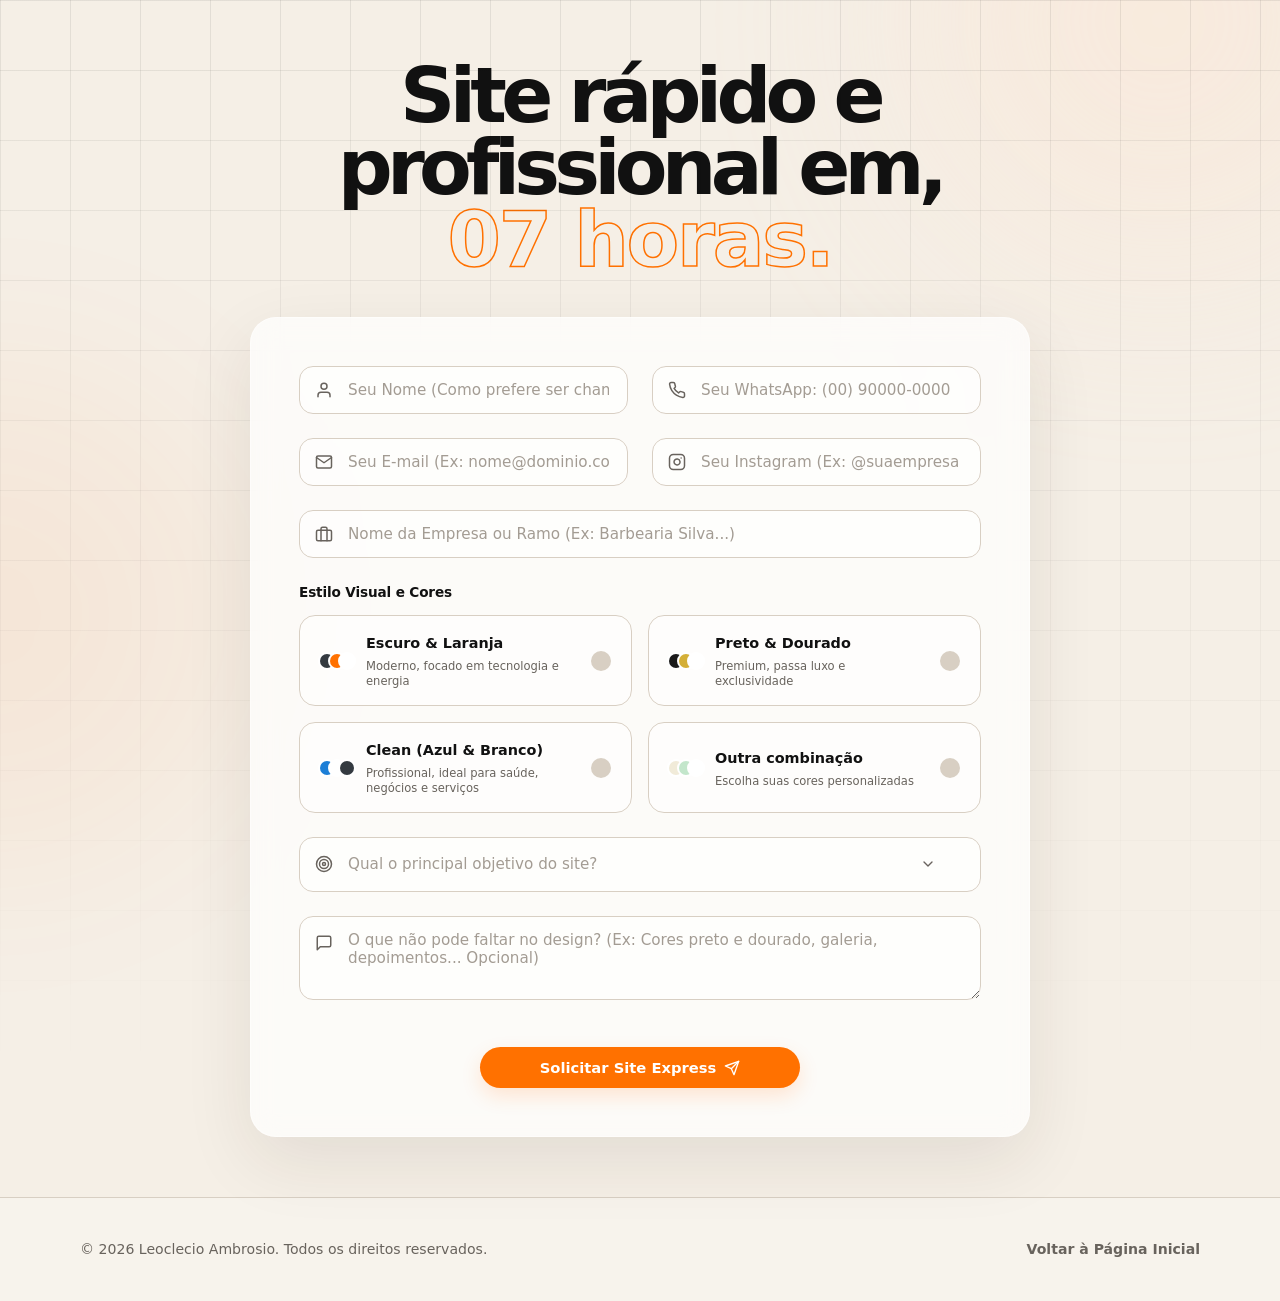
==== commit 9a5e692d: "chore: remove demonstracao gratis do botao e do texto do whatsapp" ====
--- a/express.html
+++ b/express.html
@@ -212,7 +212,7 @@
 
             <div class="express-submit">
               <button type="submit" class="btn-primary">
-                Solicitar Demonstração Grátis
+                Solicitar Site Express
                 <svg class="btn-icon" viewBox="0 0 24 24" fill="none" stroke="currentColor" stroke-width="2" stroke-linecap="round" stroke-linejoin="round" aria-hidden="true">
                   <line x1="22" y1="2" x2="11" y2="13"></line>
                   <polygon points="22 2 15 22 11 13 2 9 22 2"></polygon>
